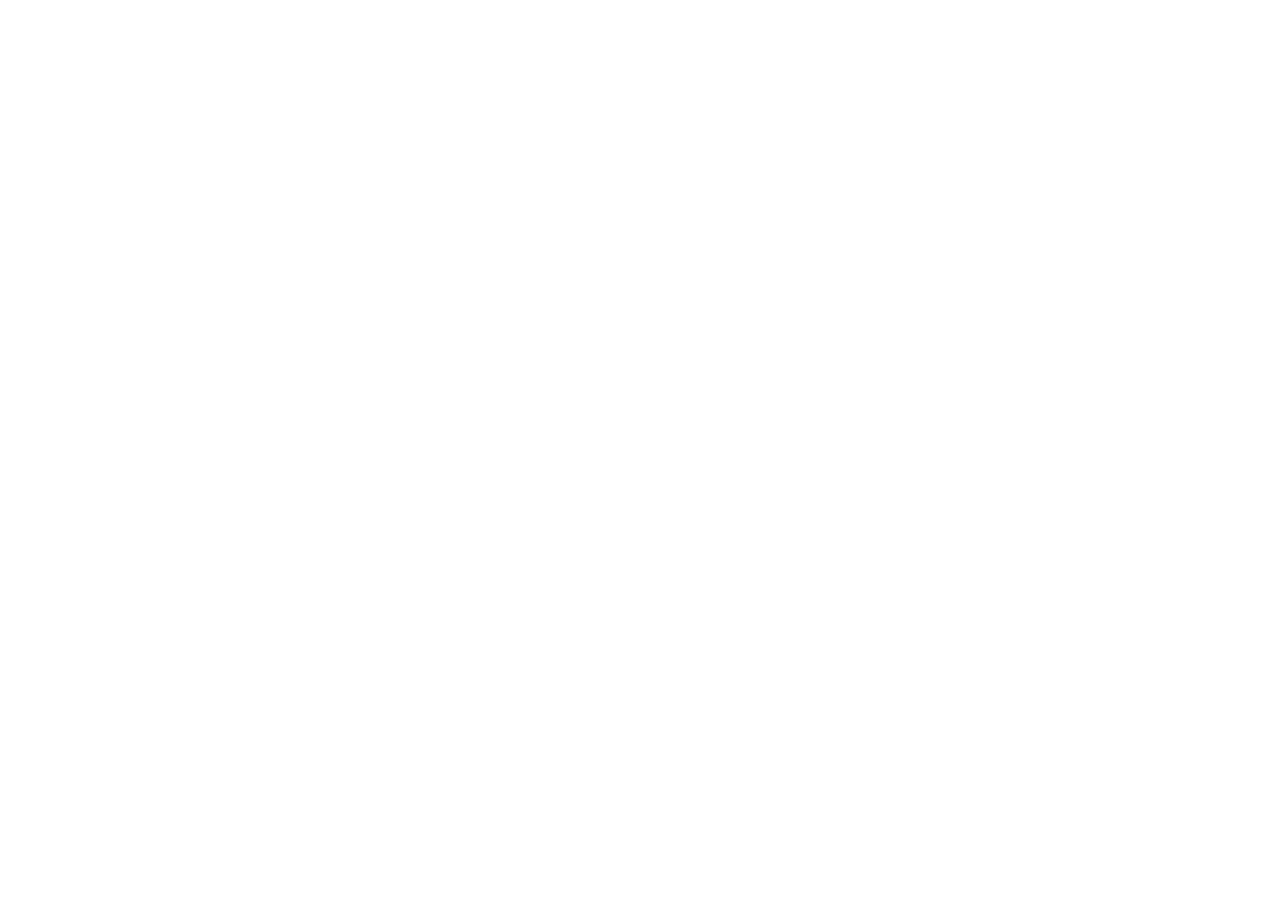
==== index.html @ 0fcb69d9 "add method for caculate circel area" ====
<!DOCTYPE html>
<html lang="en">
  <head>
    <meta charset="UTF-8" />
    <meta name="viewport" content="width=device-width, initial-scale=1.0" />
    <title>Document</title>
    <script>
      function circleArea(r) {
        return Math.PI * Math.pow(r, 2);
      }
      console.log(circleArea(8));
    </script>
  </head>
  <body></body>
</html>
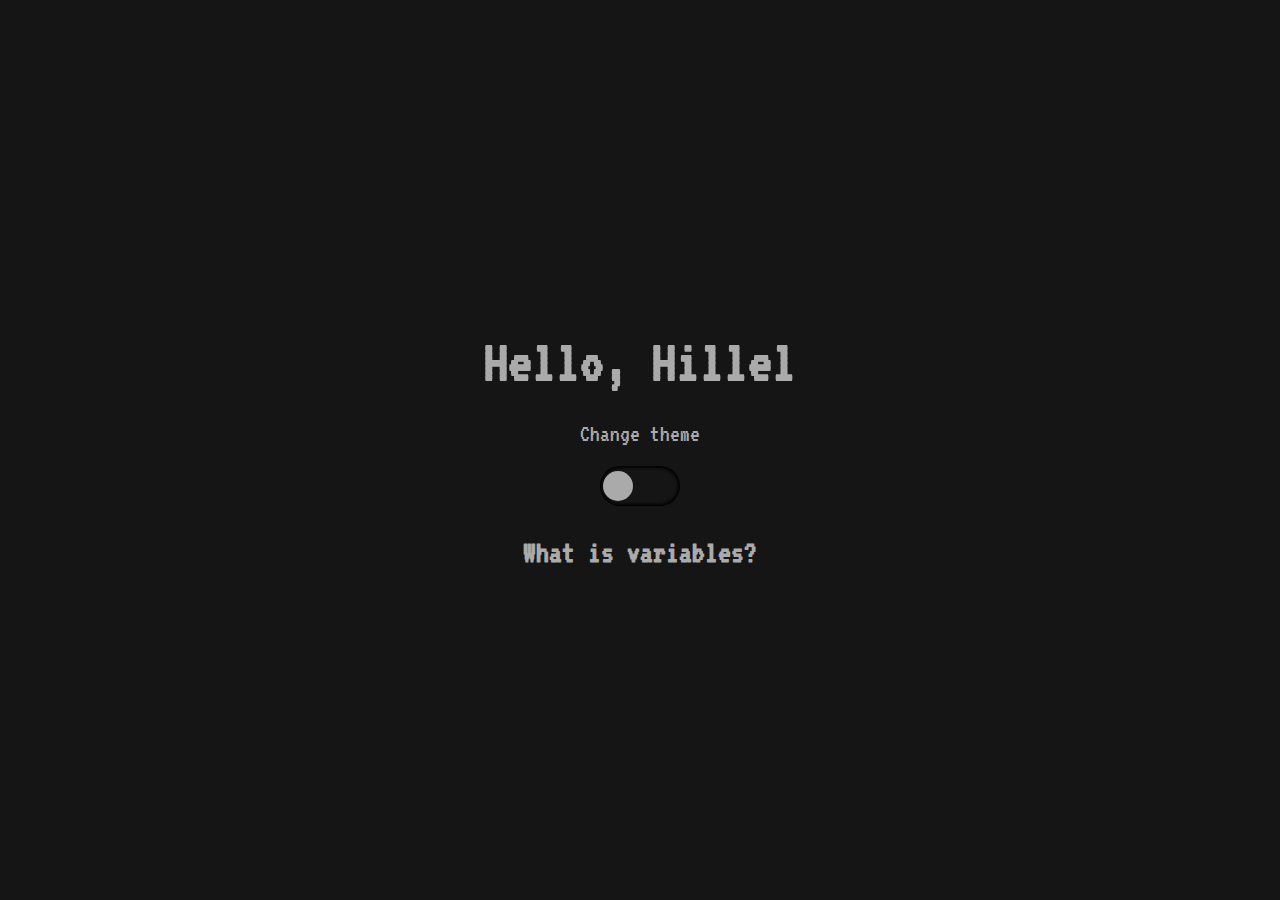
==== commit 8ff103df: "practive with chamge document model elements" ====
--- a/index.html
+++ b/index.html
@@ -4,12 +4,22 @@
     <meta charset="UTF-8" />
     <meta name="viewport" content="width=device-width, initial-scale=1.0" />
     <title>Document</title>
-    <script>
-      function circleArea(r) {
-        return Math.PI * Math.pow(r, 2);
-      }
-      console.log(circleArea(8));
-    </script>
+    <link rel="stylesheet" href="./styles/index.css" />
+    <script src="./src/index.js"></script>
   </head>
-  <body></body>
+  <body>
+    <div class="page-wrap">
+      <h1 class="title">Hello, Hillel</h1>
+      <div class="check-theme-wrap">
+        <label for="checkTheme" class="check-theme-label">Change theme</label>
+        <input
+          class="check-theme-input"
+          type="checkbox"
+          name=""
+          id="checkTheme"
+        />
+      </div>
+      <h2 class="sub-title">What is variables?</h2>
+    </div>
+  </body>
 </html>
--- a/styles/index.css
+++ b/styles/index.css
@@ -0,0 +1,97 @@
+@import url("https://fonts.googleapis.com/css2?family=VT323&display=swap");
+
+* {
+  padding: 0;
+  margin: 0;
+}
+
+:root {
+  --primary-color: #151515;
+  --contrast-color: #aaaaaa;
+  --title: 60px;
+  --sub-title: 32px;
+  --txt: 24px;
+  --check-input-theme-height: 40px;
+  --check-input-theme-width: calc(var(--check-input-theme-height) * 2);
+  --check-input-circle-diameter: calc(var(--check-input-theme-height) - 10px);
+  --check-input-cirlce-offset: 3px;
+}
+
+body {
+  font-family: "VT323", monospace;
+}
+
+.page-wrap {
+  background-color: var(--primary-color);
+  min-height: 100vh;
+  display: flex;
+  flex-direction: column;
+  justify-content: center;
+  align-items: center;
+  gap: 30px;
+}
+
+.title {
+  color: var(--contrast-color);
+  font-size: var(--title);
+}
+
+.sub-title {
+  color: var(--contrast-color);
+  font-size: var(--sub-title);
+}
+
+.check-theme-label {
+  color: var(--contrast-color);
+  font-size: var(--txt);
+}
+
+.check-theme-wrap {
+  display: flex;
+  flex-direction: column;
+  gap: 20px;
+  align-items: center;
+  justify-content: center;
+}
+
+.check-theme-input {
+  display: block;
+  visibility: hidden;
+  position: relative;
+  width: var(--check-input-theme-width);
+  height: var(--check-input-theme-height);
+  cursor: pointer;
+}
+
+.check-theme-input::before,
+.check-theme-input::after {
+  content: "";
+  visibility: visible;
+  display: block;
+}
+
+.check-theme-input::before {
+  width: var(--check-input-theme-width);
+  height: var(--check-input-theme-height);
+  background-color: var(--primary-color);
+  box-shadow: inset 0px 0px 3px 2px black;
+  border-radius: 50px;
+}
+
+.check-theme-input::after {
+  height: var(--check-input-circle-diameter);
+  width: var(--check-input-circle-diameter);
+  top: calc(
+    (var(--check-input-theme-height) - var(--check-input-circle-diameter)) / 2
+  );
+  background-color: var(--contrast-color);
+  border-radius: 50%;
+  position: absolute;
+  left: var(--check-input-cirlce-offset);
+  transition: left 0.3s ease;
+}
+.check-theme-input:checked::after {
+  left: calc(
+    100% - var(--check-input-circle-diameter) - var(--check-input-cirlce-offset)
+  );
+}
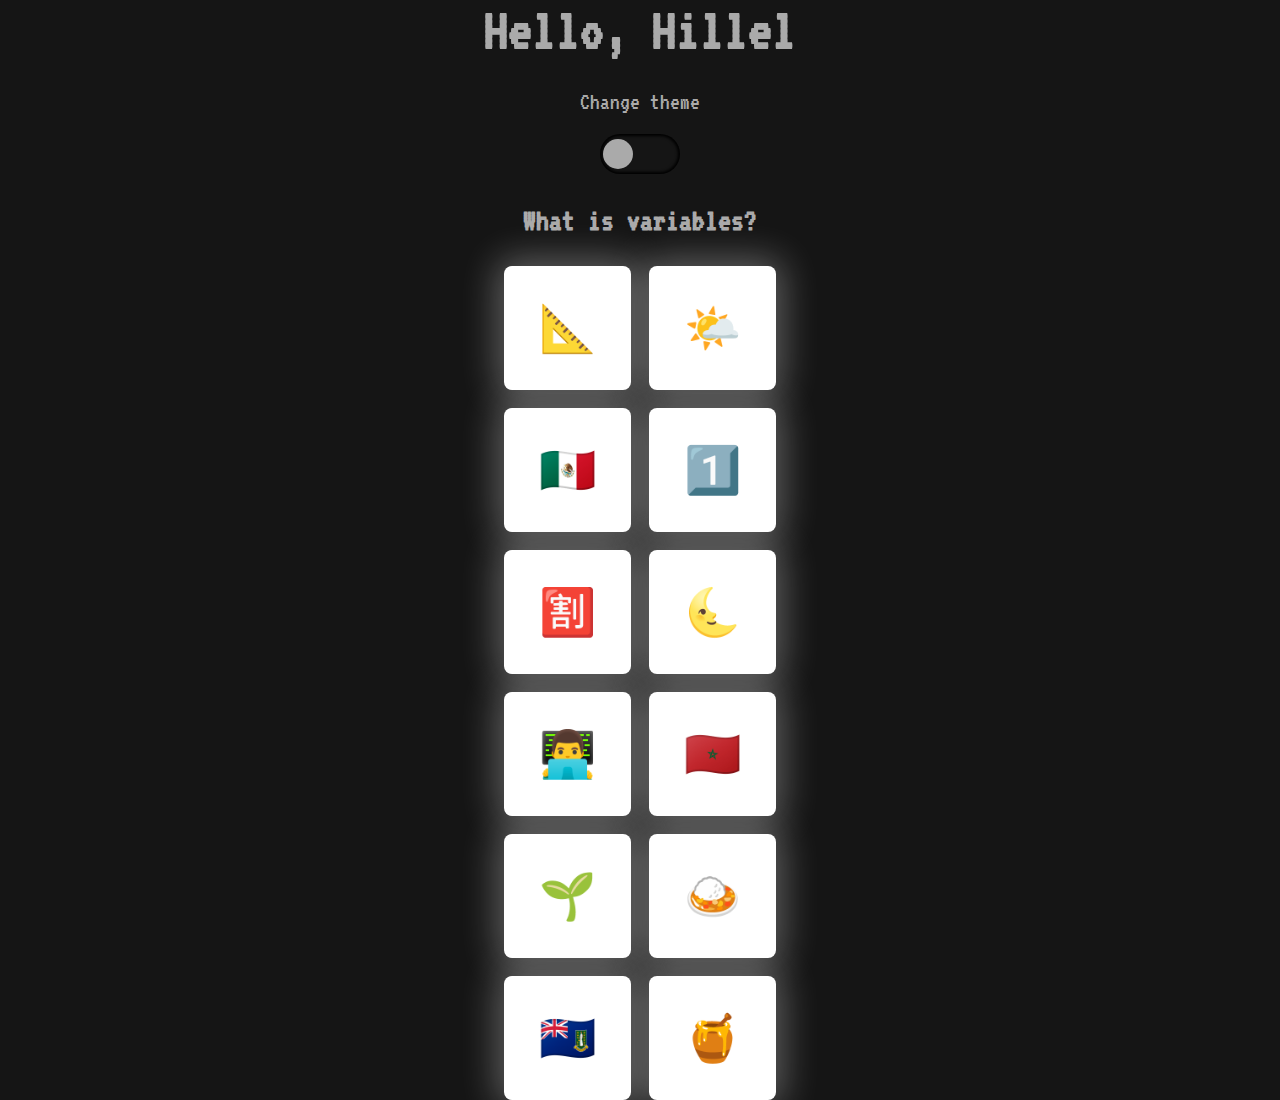
==== commit d43f3bad: "Add arr elements to html" ====
--- a/index.html
+++ b/index.html
@@ -20,6 +20,7 @@
         />
       </div>
       <h2 class="sub-title">What is variables?</h2>
+      <div id="smileWrapEl" class="smiles-wrap"></div>
     </div>
   </body>
 </html>
--- a/styles/index.css
+++ b/styles/index.css
@@ -95,3 +95,19 @@
     100% - var(--check-input-circle-diameter) - var(--check-input-cirlce-offset)
   );
 }
+
+.smiles-wrap {
+  display: flex;
+  flex-wrap: wrap;
+  max-width: 388px;
+  gap: 18px;
+  justify-content: center;
+}
+
+.smile-card {
+  background-color: white;
+  padding: 35px;
+  font-size: 46px;
+  border-radius: 8px;
+  box-shadow: 0px 0px 36px 7px #ffffff52;
+}
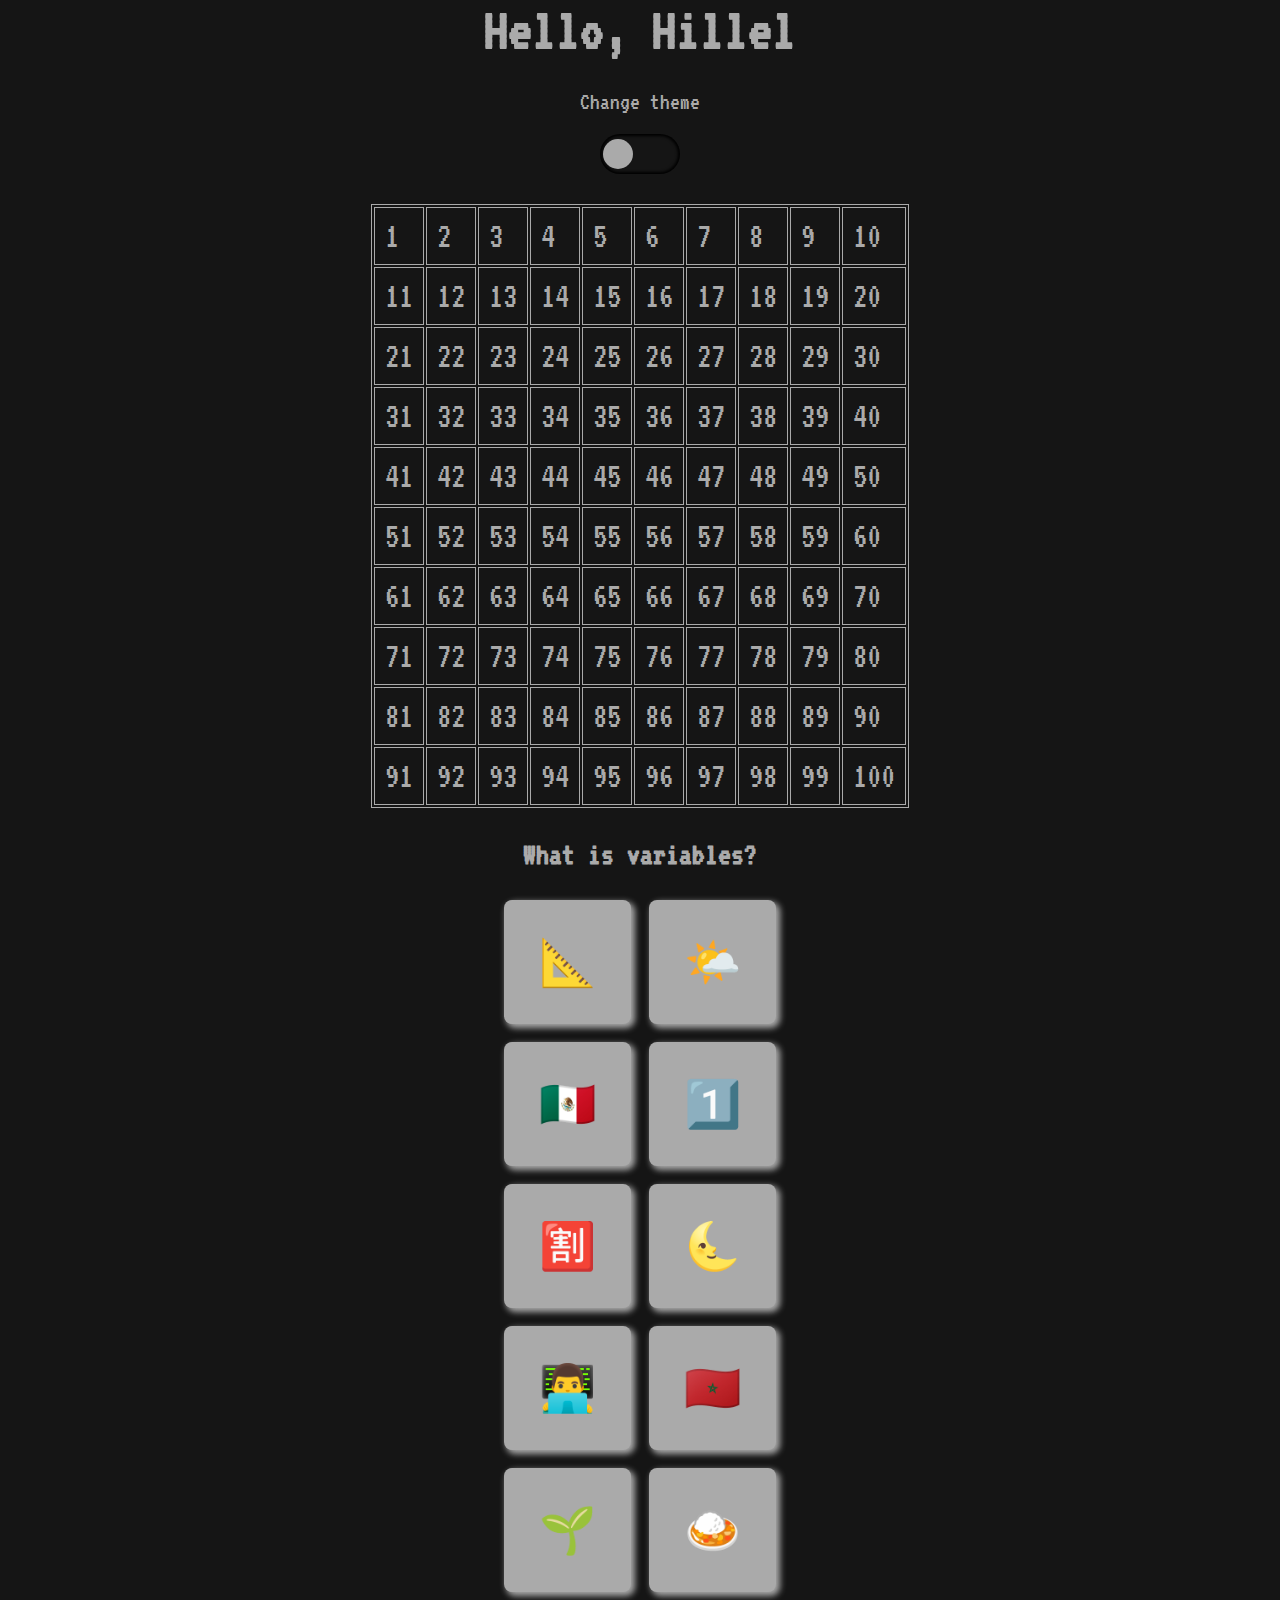
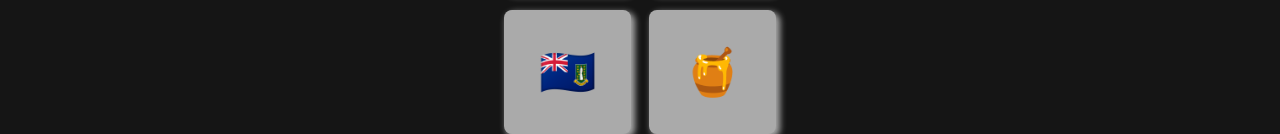
==== commit 28dd92b9: "crate table 10*10" ====
--- a/index.html
+++ b/index.html
@@ -4,7 +4,7 @@
     <meta charset="UTF-8" />
     <meta name="viewport" content="width=device-width, initial-scale=1.0" />
     <title>Document</title>
-    <link rel="stylesheet" href="./styles/index.css" />
+    <link rel="stylesheet" href="./css/index.css" />
     <script src="./src/index.js"></script>
   </head>
   <body>
@@ -19,6 +19,9 @@
           id="checkTheme"
         />
       </div>
+      <div class="table-wrap">
+        <table id="table" class="table"></table>
+      </div>
       <h2 class="sub-title">What is variables?</h2>
       <div id="smileWrapEl" class="smiles-wrap"></div>
     </div>
--- a/css/index.css
+++ b/css/index.css
@@ -0,0 +1,126 @@
+@import url("https://fonts.googleapis.com/css2?family=VT323&display=swap");
+* {
+  padding: 0;
+  margin: 0;
+}
+
+:root {
+  --primary-color: #151515;
+  --contrast-color: #aaaaaa;
+  --title: 60px;
+  --sub-title: 32px;
+  --txt: 24px;
+  --check-input-theme-height: 40px;
+  --check-input-theme-width: calc(var(--check-input-theme-height) * 2);
+  --check-input-circle-diameter: calc(var(--check-input-theme-height) - 10px);
+  --check-input-cirlce-offset: 3px;
+}
+
+body {
+  font-family: "VT323", monospace;
+}
+
+.page-wrap {
+  background-color: var(--primary-color);
+  min-height: 100vh;
+  display: flex;
+  flex-direction: column;
+  justify-content: center;
+  align-items: center;
+  gap: 30px;
+}
+
+.title {
+  color: var(--contrast-color);
+  font-size: var(--title);
+}
+
+.sub-title {
+  color: var(--contrast-color);
+  font-size: var(--sub-title);
+}
+
+.check-theme-label {
+  color: var(--contrast-color);
+  font-size: var(--txt);
+}
+
+.check-theme-wrap {
+  display: flex;
+  flex-direction: column;
+  gap: 20px;
+  align-items: center;
+  justify-content: center;
+}
+
+.check-theme-input {
+  display: block;
+  visibility: hidden;
+  position: relative;
+  width: var(--check-input-theme-width);
+  height: var(--check-input-theme-height);
+  cursor: pointer;
+}
+
+.check-theme-input::before,
+.check-theme-input::after {
+  content: "";
+  visibility: visible;
+  display: block;
+}
+
+.check-theme-input::before {
+  width: var(--check-input-theme-width);
+  height: var(--check-input-theme-height);
+  background-color: var(--primary-color);
+  box-shadow: inset 0px 0px 3px 2px black;
+  border-radius: 50px;
+}
+
+.check-theme-input::after {
+  height: var(--check-input-circle-diameter);
+  width: var(--check-input-circle-diameter);
+  top: calc((var(--check-input-theme-height) - var(--check-input-circle-diameter)) / 2);
+  background-color: var(--contrast-color);
+  border-radius: 50%;
+  position: absolute;
+  left: var(--check-input-cirlce-offset);
+  transition: left 0.3s ease;
+}
+
+.check-theme-input:checked::after {
+  left: calc(100% - var(--check-input-circle-diameter) - var(--check-input-cirlce-offset));
+}
+
+.smiles-wrap {
+  display: flex;
+  flex-wrap: wrap;
+  max-width: 388px;
+  gap: 18px;
+  justify-content: center;
+}
+
+.smile-card {
+  background-color: var(--contrast-color);
+  padding: 35px;
+  font-size: 46px;
+  border-radius: 8px;
+  box-shadow: 3px 3px 6px 1px var(--contrast-color);
+}
+
+.table {
+  border: 1px solid var(--contrast-color);
+  color: var(--contrast-color);
+  font-size: 36px;
+}
+.table-wrap {
+  max-width: 1300px;
+  overflow-x: auto;
+}
+.table tr {
+  border: 1px solid var(--contrast-color);
+}
+.table td {
+  border: 1px solid var(--contrast-color);
+  padding: 10px;
+}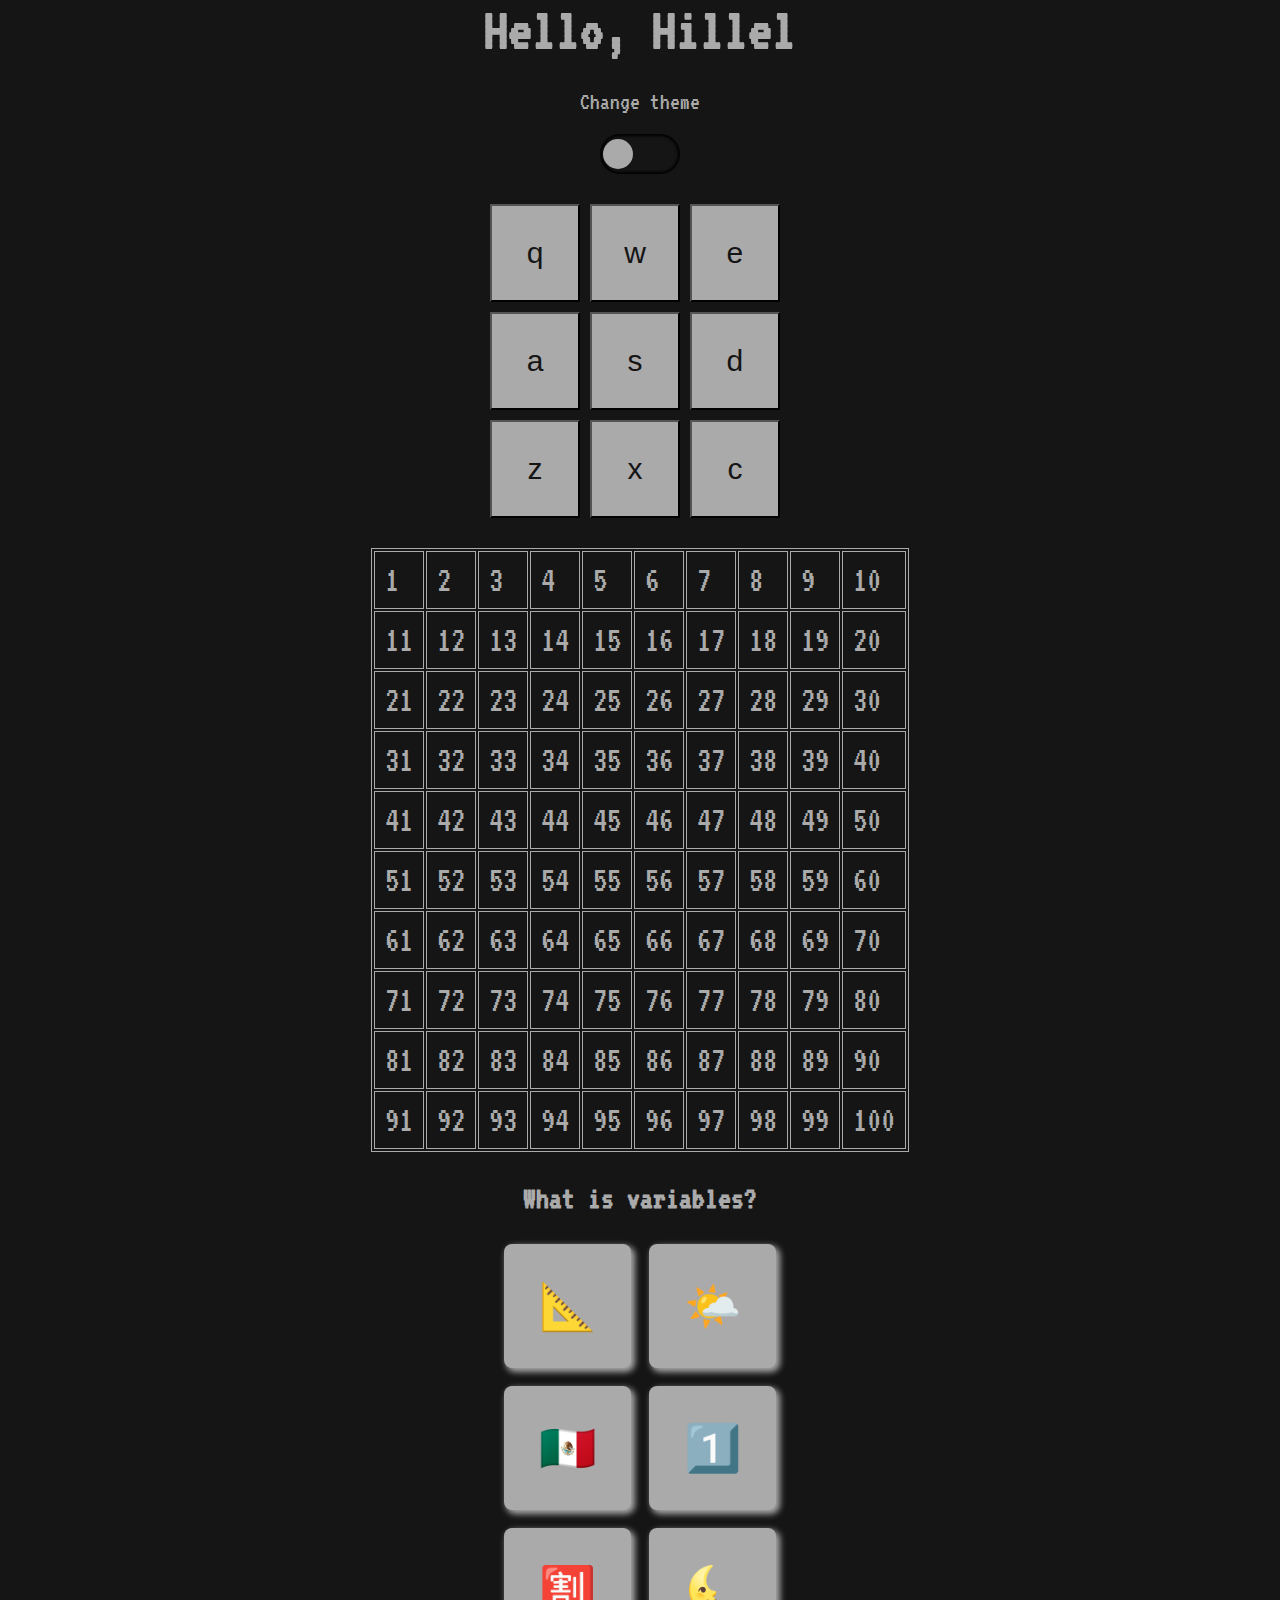
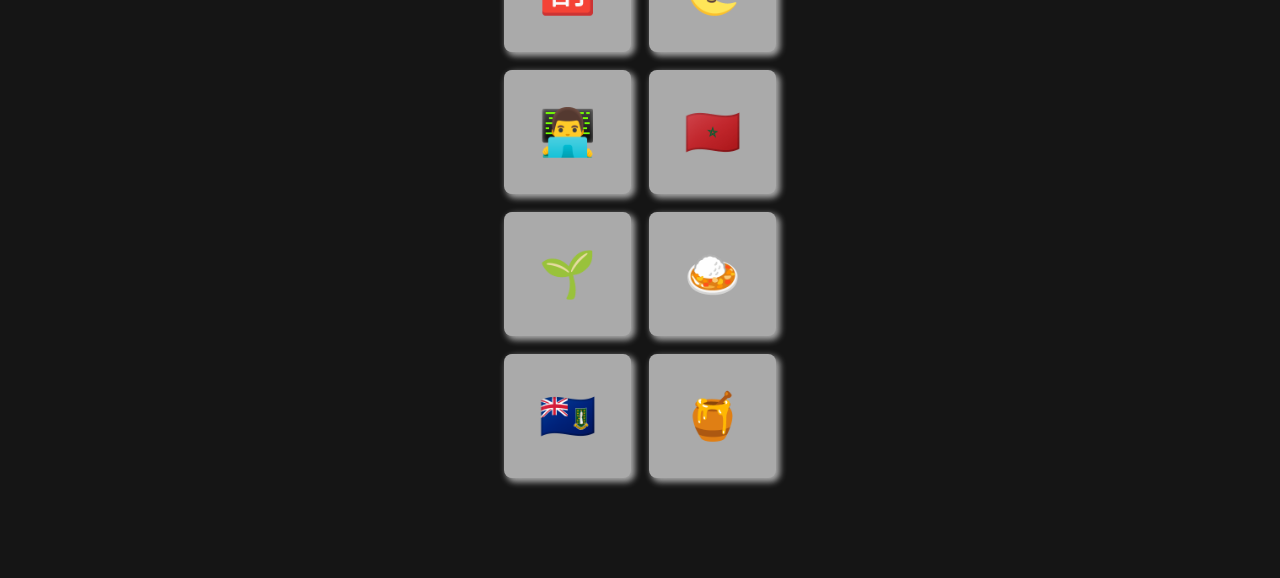
==== commit 06207b06: "start create btn sampler and listen first events" ====
--- a/index.html
+++ b/index.html
@@ -19,6 +19,7 @@
           id="checkTheme"
         />
       </div>
+      <div id="sampel-ref" class="sample-btn-wrap"></div>
       <div class="table-wrap">
         <table id="table" class="table"></table>
       </div>
--- a/css/index.css
+++ b/css/index.css
@@ -98,6 +98,7 @@
   max-width: 388px;
   gap: 18px;
   justify-content: center;
+  margin-bottom: 100px;
 }
 
 .smile-card {
@@ -123,4 +124,24 @@
 .table td {
   border: 1px solid var(--contrast-color);
   padding: 10px;
+}
+
+.sample-btn-wrap {
+  display: flex;
+  gap: 10px;
+  max-width: 300px;
+  flex-wrap: wrap;
+}
+
+.sample-btn {
+  padding: 30px;
+  max-width: calc(33.3333333333% - 10px);
+  width: 100%;
+  font-size: 30px;
+  background-color: var(--contrast-color);
+  color: var(--primary-color);
+}
+.sample-btn.active {
+  background-color: var(--primary-color);
+  color: var(--contrast-color);
 }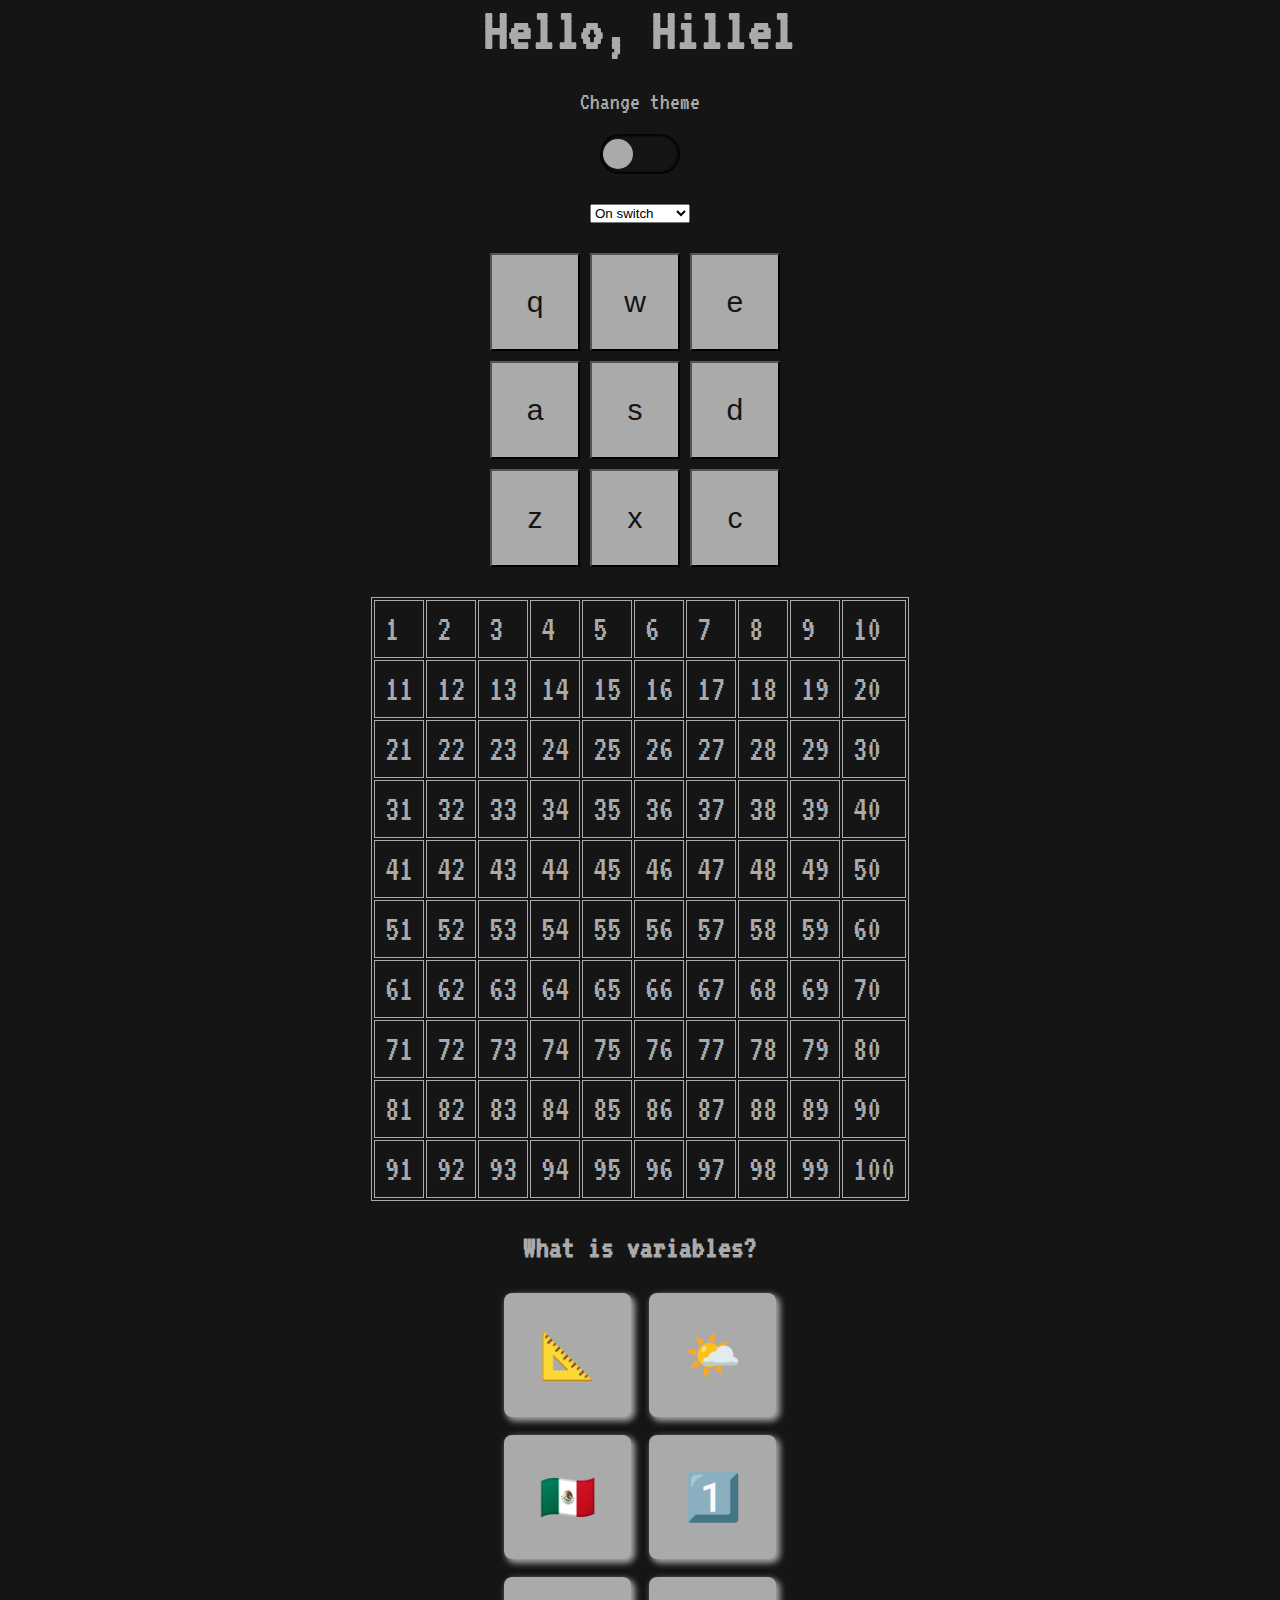
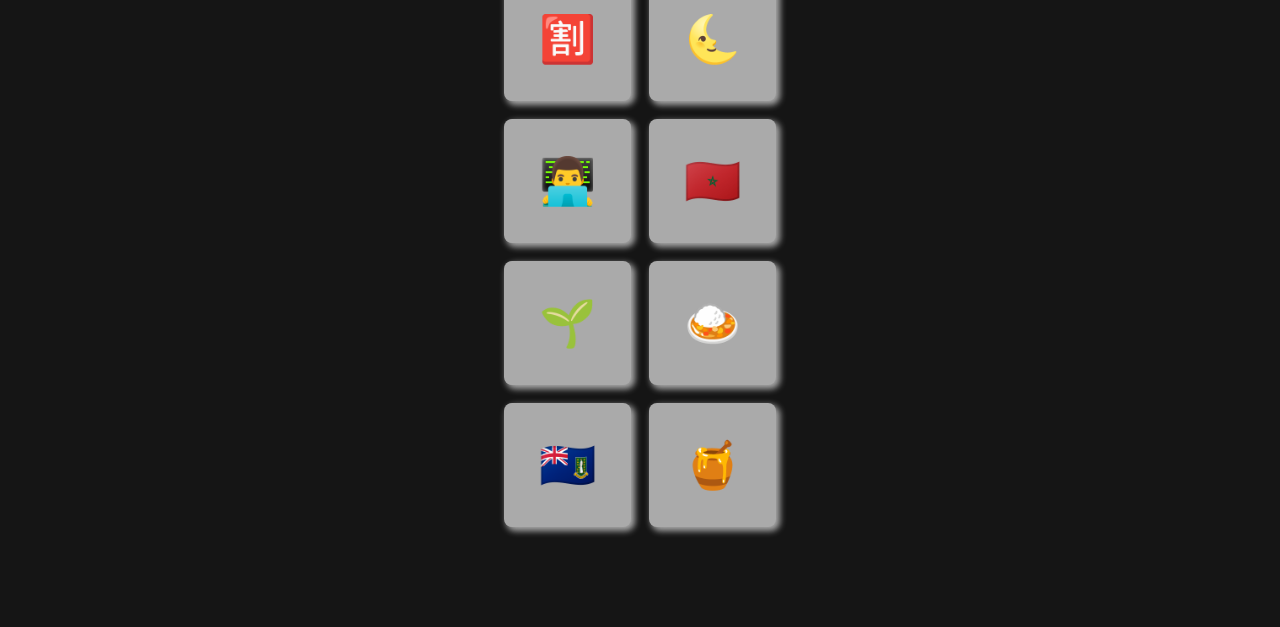
==== commit 6572b569: "finished add beath machine" ====
--- a/index.html
+++ b/index.html
@@ -19,6 +19,10 @@
           id="checkTheme"
         />
       </div>
+      <select name="" id="selectBeatMachine">
+        <option value="switcher">On switch</option>
+        <option value="downUp">On down&up</option>
+      </select>
       <div id="sampel-ref" class="sample-btn-wrap"></div>
       <div class="table-wrap">
         <table id="table" class="table"></table>
--- a/css/index.css
+++ b/css/index.css
@@ -142,6 +142,7 @@
   color: var(--primary-color);
 }
 .sample-btn.active {
-  background-color: var(--primary-color);
+  background-color: red;
   color: var(--contrast-color);
+  box-shadow: 0px 0px 36px 3px red;
 }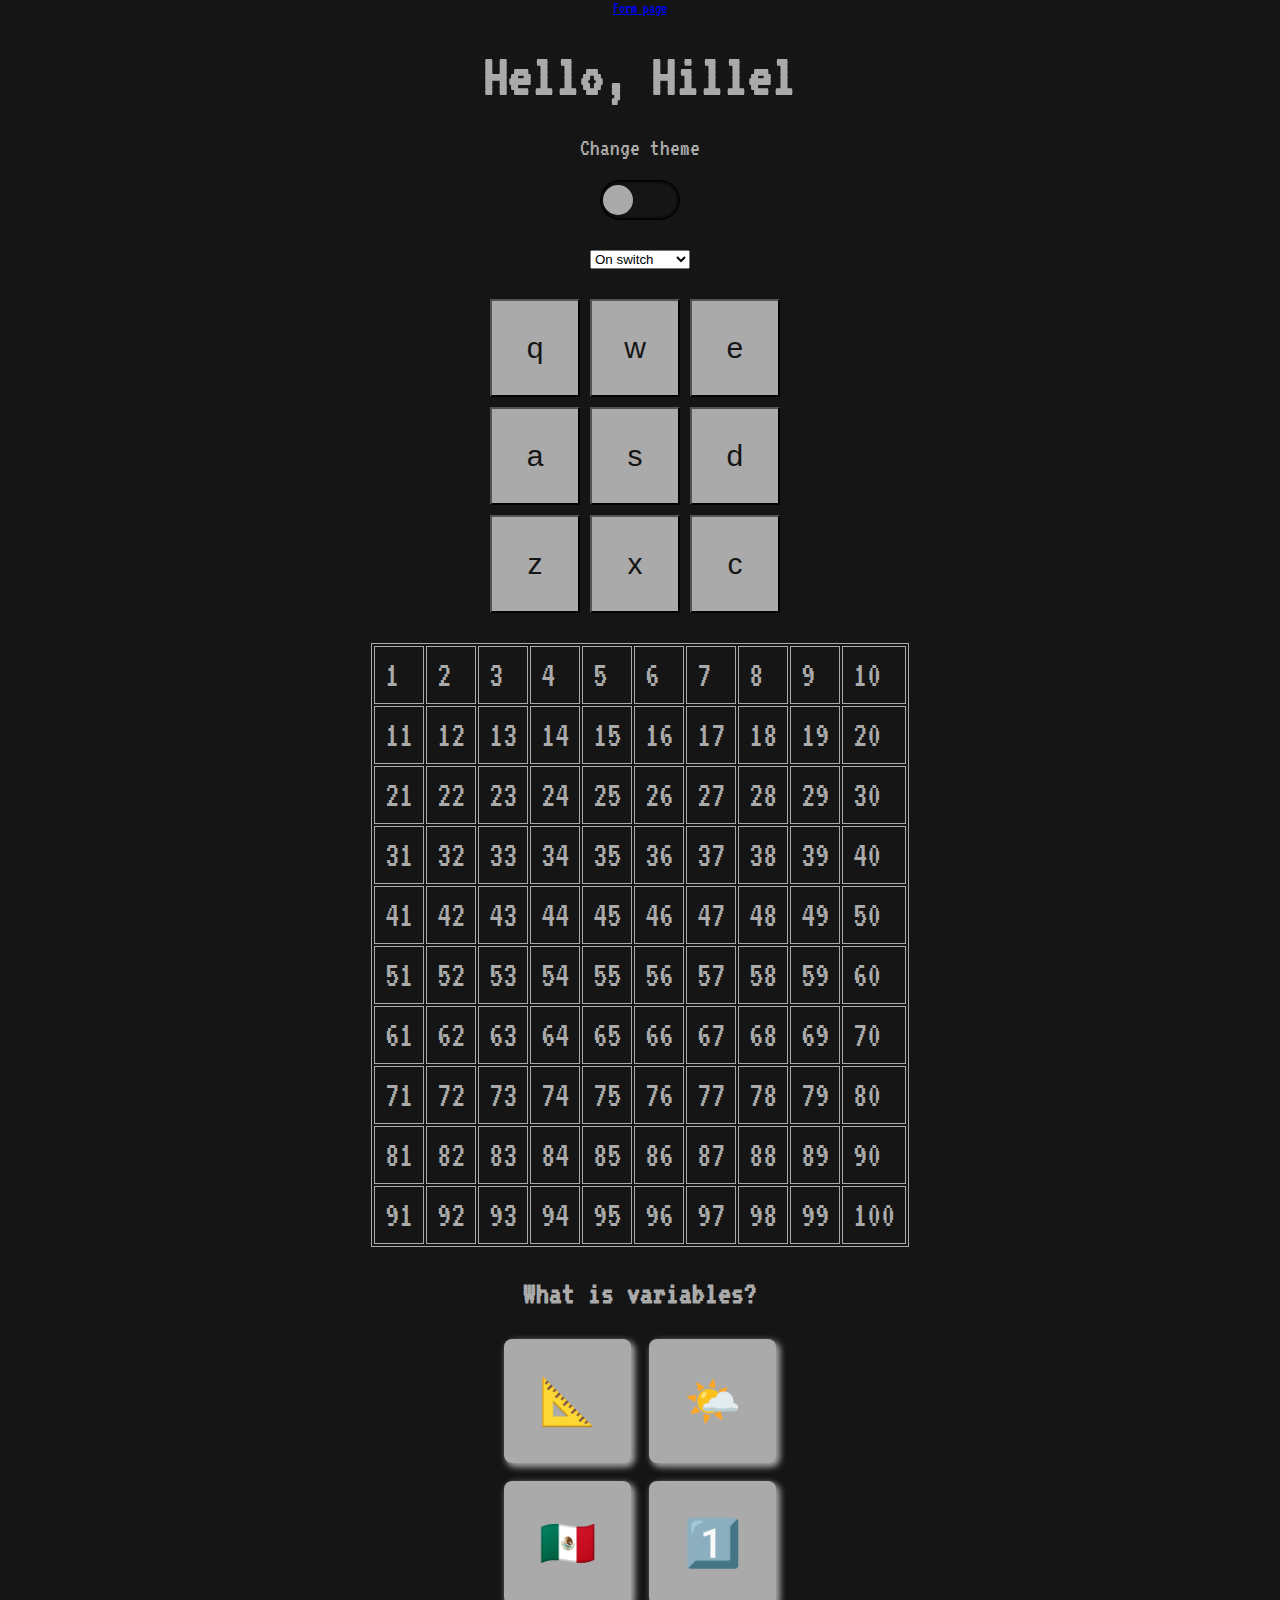
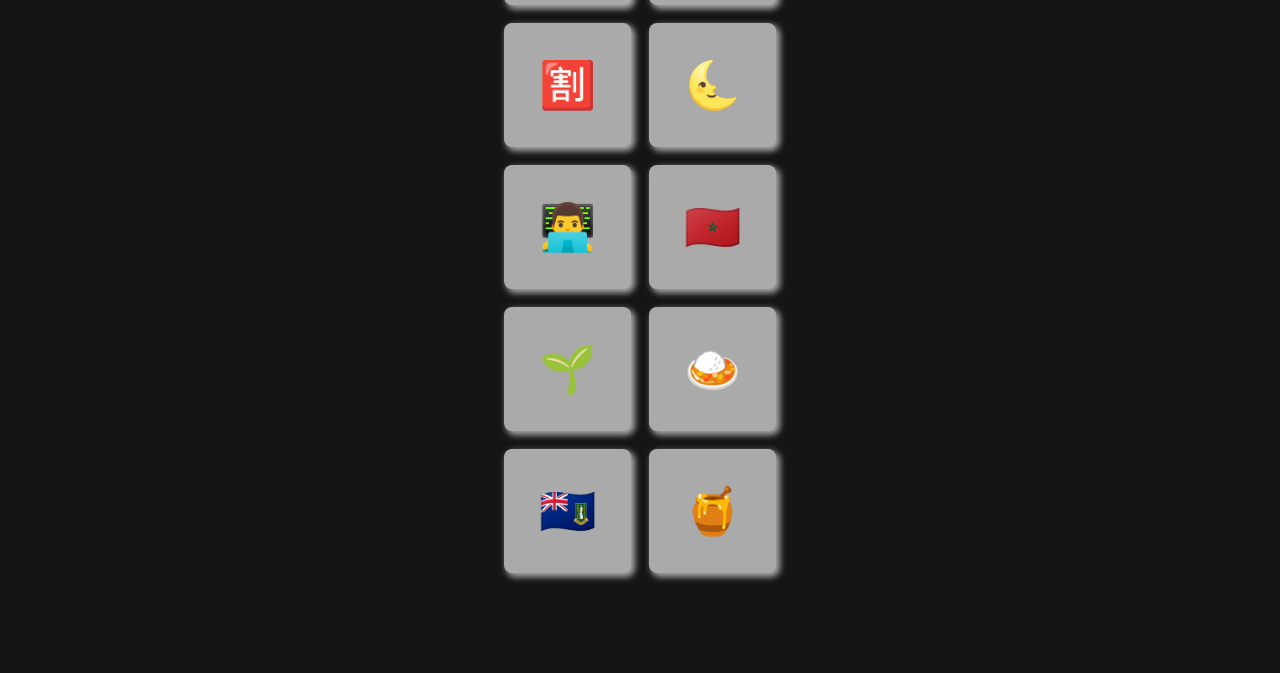
==== commit bcc60292: "add form html and js logic" ====
--- a/index.html
+++ b/index.html
@@ -9,6 +9,11 @@
   </head>
   <body>
     <div class="page-wrap">
+      <header>
+        <nav>
+          <a href="./pages/form.html">Form page</a>
+        </nav>
+      </header>
       <h1 class="title">Hello, Hillel</h1>
       <div class="check-theme-wrap">
         <label for="checkTheme" class="check-theme-label">Change theme</label>
